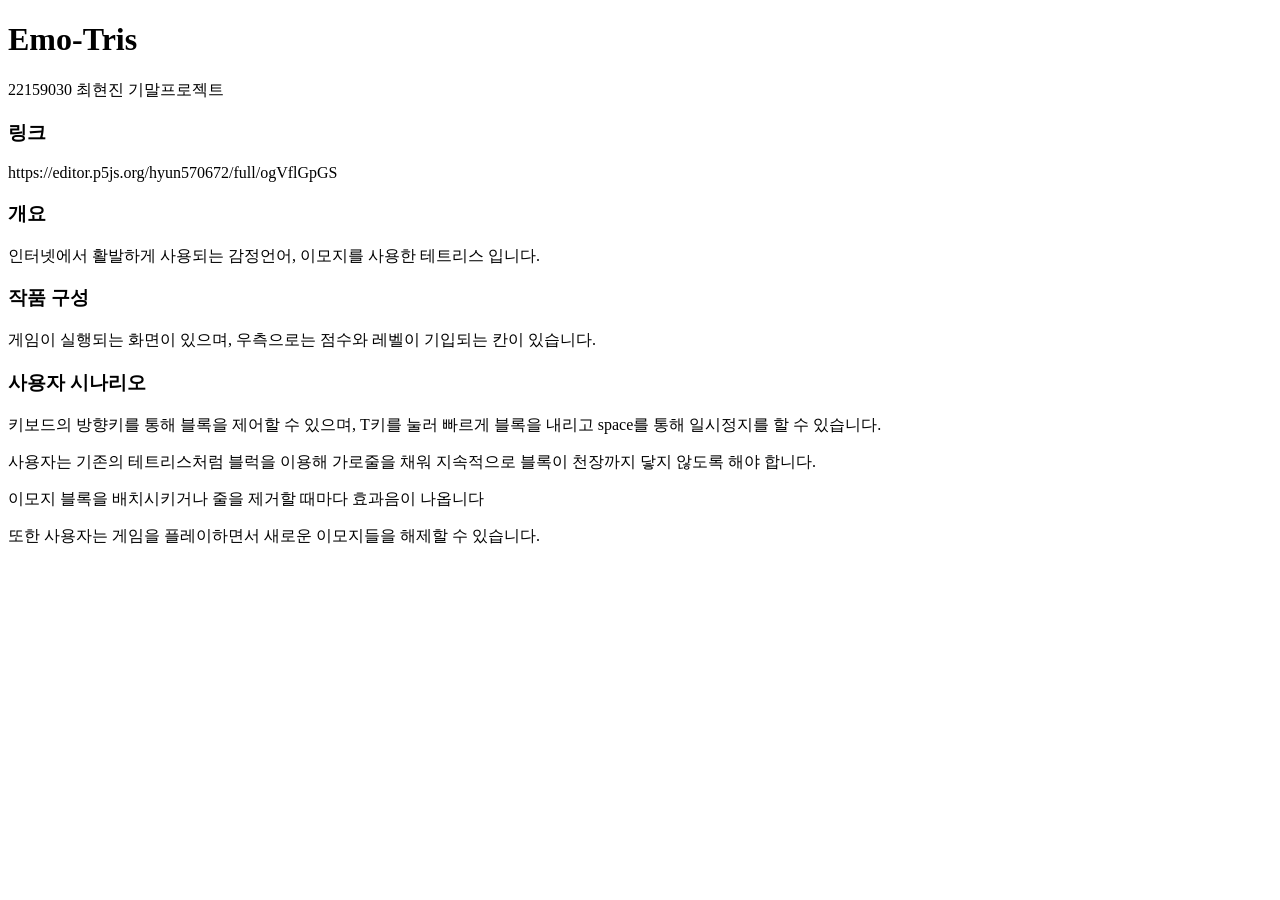
==== index.html @ ec1bdc53 "Add files via upload" ====
<!DOCTYPE html>
<html>
    <head>
        <title>최현진 기말 프로젝트</title>
    </head>

    <body>
        <h1>Emo-Tris</h1>
        <p>22159030 최현진 기말프로젝트</p>

        <h3>링크</h3>
        <p>https://editor.p5js.org/hyun570672/full/ogVflGpGS</p>

        <h3>개요</h3>
        <p>인터넷에서 활발하게 사용되는 감정언어, 이모지를 사용한 테트리스 입니다.</p>

        <h3>작품 구성</h3>
        <p>게임이 실행되는 화면이 있으며, 우측으로는 점수와 레벨이 기입되는 칸이 있습니다.</p>

        <h3>사용자 시나리오</h3>
        <p>키보드의 방향키를 통해 블록을 제어할 수 있으며, T키를 눌러 빠르게 블록을 내리고 space를 통해 일시정지를 할 수 있습니다.</p>
        <p>사용자는 기존의 테트리스처럼 블럭을 이용해 가로줄을 채워 지속적으로 블록이 천장까지 닿지 않도록 해야 합니다.</p>
        <p>이모지 블록을 배치시키거나 줄을 제거할 때마다 효과음이 나옵니다</p>
        <p>또한 사용자는 게임을 플레이하면서 새로운 이모지들을 해제할 수 있습니다.</p>

    
    </body>
</html>
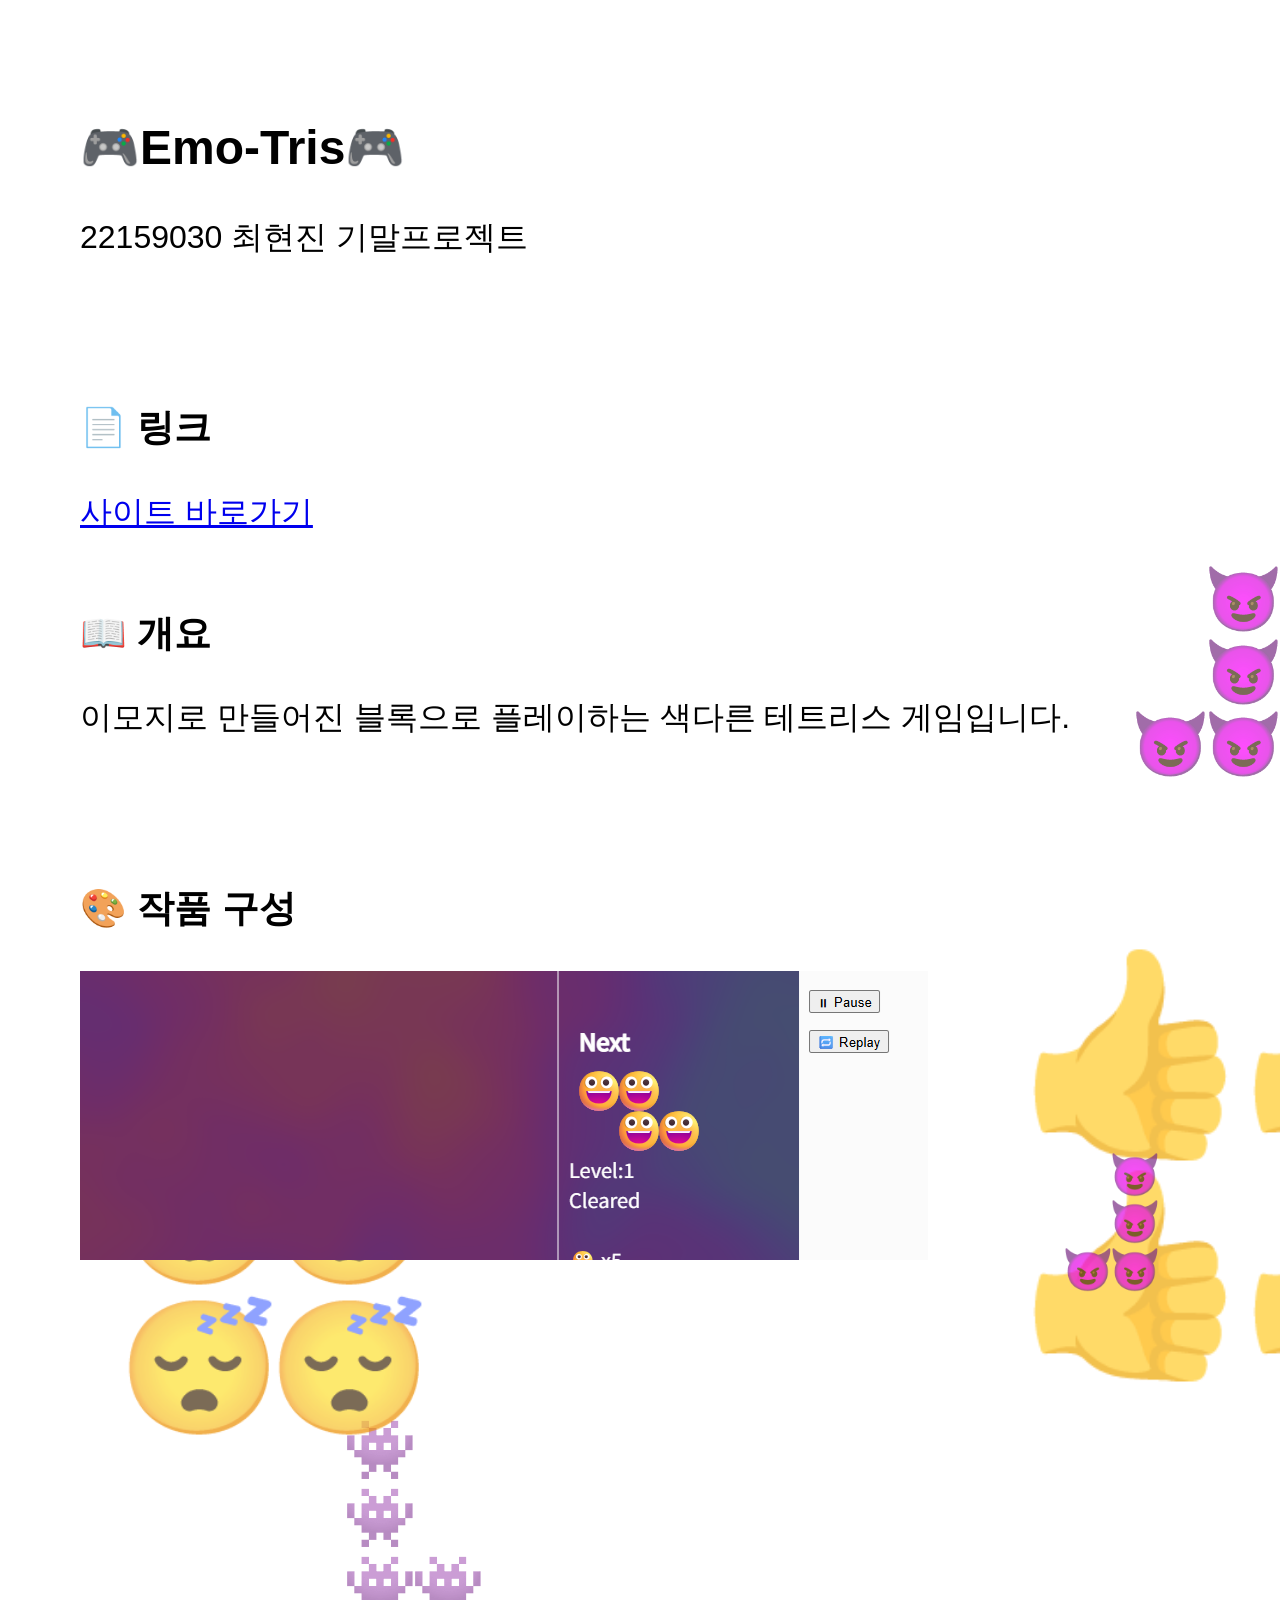
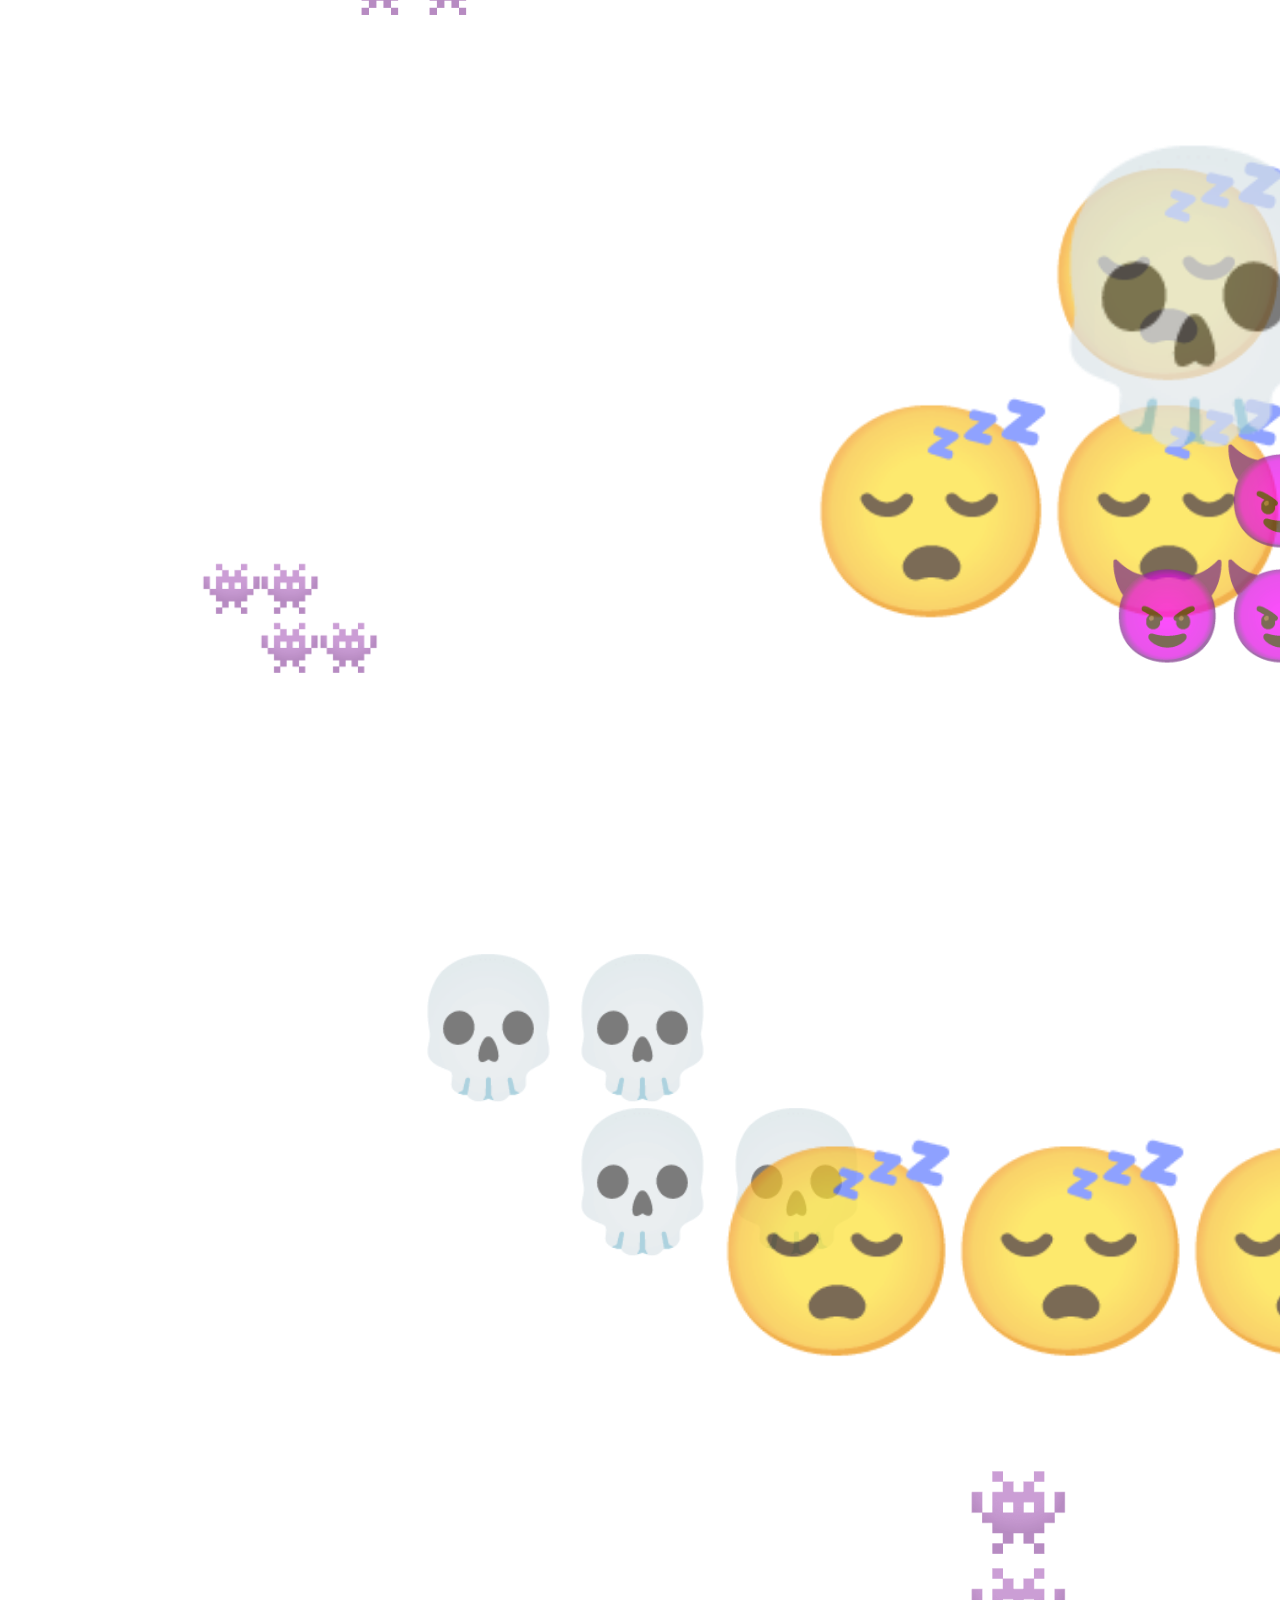
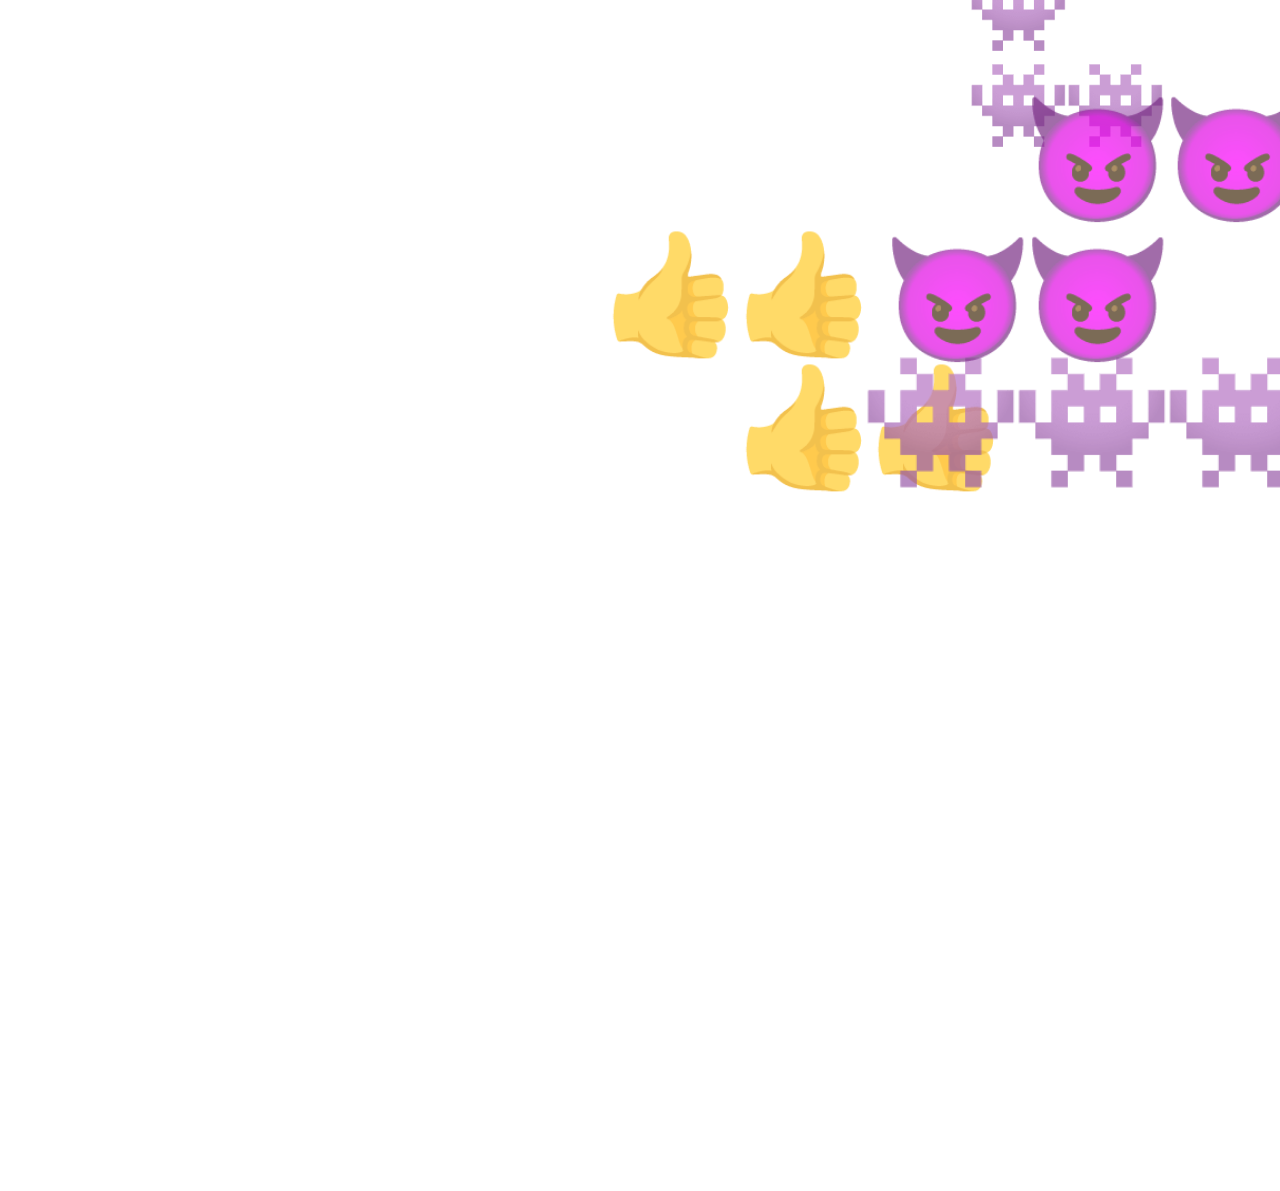
==== commit ad9c7124: "new update" ====
--- a/index.html
+++ b/index.html
@@ -1,28 +1,106 @@
 <!DOCTYPE html>
 <html>
     <head>
+        <meta charset = "UTF-8">
+        <meta name="viewport" content = "width = device-width, initial-scale=1.0" />
+        <link rel="stylesheet" href="/Final term/style.css">
+
         <title>최현진 기말 프로젝트</title>
     </head>
 
     <body>
-        <h1>Emo-Tris</h1>
-        <p>22159030 최현진 기말프로젝트</p>
+        <div id="emoji-layer"></div>
 
-        <h3>링크</h3>
-        <p>https://editor.p5js.org/hyun570672/full/ogVflGpGS</p>
+        <main>
+            <section class="slide"> 
+                <h1>🎮Emo-Tris🎮</h1>
+                <p>22159030 최현진 기말프로젝트</p>
 
-        <h3>개요</h3>
-        <p>인터넷에서 활발하게 사용되는 감정언어, 이모지를 사용한 테트리스 입니다.</p>
+                <br>
+                <br> 
 
-        <h3>작품 구성</h3>
-        <p>게임이 실행되는 화면이 있으며, 우측으로는 점수와 레벨이 기입되는 칸이 있습니다.</p>
+                <h3>📄 링크</h3>
+                <a href = "https://editor.p5js.org/PenguinMan/sketches/Cdqn5eD3u"> 사이트 바로가기 </a>
+                
+                <br>
+                <br> 
 
-        <h3>사용자 시나리오</h3>
-        <p>키보드의 방향키를 통해 블록을 제어할 수 있으며, T키를 눌러 빠르게 블록을 내리고 space를 통해 일시정지를 할 수 있습니다.</p>
-        <p>사용자는 기존의 테트리스처럼 블럭을 이용해 가로줄을 채워 지속적으로 블록이 천장까지 닿지 않도록 해야 합니다.</p>
-        <p>이모지 블록을 배치시키거나 줄을 제거할 때마다 효과음이 나옵니다</p>
-        <p>또한 사용자는 게임을 플레이하면서 새로운 이모지들을 해제할 수 있습니다.</p>
+                <h3>📖 개요</h3>
+                <p>이모지로 만들어진 블록으로 플레이하는 색다른 테트리스 게임입니다.</p>
 
+                <br>
+                <br> 
+
+
+                <h3>🎨 작품 구성</h3>
+                <img src="/Final term/images/Emotris_screenshot.png" alt="Emo-Tris 게임 스크린샷">
+                <p>좌측에는 게임 실행 화면, 우측에는 점수 칸이 있습니다.</p>
+                <p>점수 칸에는 다음 블록, 현재 레벨, 획득 이모지 종류와 수가 적혀있습니다.</p>
+                <p>그 우측에는 일시정지 버튼, 재시작 버튼이 있습니다.</p>
+
+                <br>
+                <br> 
+                
+                <h3>🎯 사용자 시나리오</h3>
+                <P>키 조작</P>
+                <table>
+                    <thread>
+                        <tr>
+                            <th>키</th>
+                            <th>기능</th>
+                        </tr>
+                    </thread>
+                    <tbody>
+                        <tr>
+                            <td>방향키</td>
+                            <td>블록 이동 (윗방향 제외)</td>
+                        </tr>
+                        <tr>
+                            <td>T</td>
+                            <td>바로 내리기</td>
+                        </tr>
+                        <tr>
+                            <td>스페이스바</td>
+                            <td> 일시정지</td>
+                        </tr>
+                    </tbody>
+                </table>
+
+                <br>
+
+                <p>게임 플레이 방식은 기존 테트리스와 동일, 블록을 사용해 줄을 채워 제거하여 천장에 닿지 않게 해야 합니다.</p>
+                <p>일정량의 줄을 제거할 경우, 새로운 이모지를 획득하며 해당 이모지로 만들어진 블록을 볼 수 있습니다.</p>
+                <p>블록을 배치하거나 줄을 제거할 때마다 효과음이 나타나며, 이모지를 획득할 때 마다 정해진 효과음 중 무작위의 효과음이 플레이됩니다.</p>
+
+                <br>
+                <br>
+
+                <h3>💻 향후 추가 컨텐츠</h3>
+                <p>이모지별로 획득시 나타나는 개별적인 효과음</p>
+                <p>이벤트성으로 나오는 특이한 모양의 블록 기능</p>
+                <p>스마트폰을 연상시키는 테두리 디자인</p>
+                <p>실제 SNS에서 가져온 영상 보여주기</p>
+                
+
+                <br>
+                <br>
+
+                <h3>❤️ 느낀 점</h3>
+                <p>실제로 다뤄본 적은 없었던 p5.js에 대해 배워볼 수 있는 좋은 기회였습니다.</p>
+                <p>또한 이번 수업을 통해 미디어, 생성형 아트에 대해 더 관심을 갖게 되어 찾아보게 되는 계기가 되었습니다.</p>
+
+                <br>
+                <br>
+
+                <h3>📑 참고 & 첨부 자료</h3>
+                <p><a href="https://youtube.com/playlist?list=PLU1XJPGbHaCWP10fTxVtgIUsw7XP0uVbc&si=JedAmkb92KTK5lTo">p5.js 테트리스 튜토리얼</a></p>
+                <a href="https://youtu.be/3kWZhZiJTXw?si=iEWAXcmu8A_Mx8w7">8-Bit March(배경음악)</a>
+                <p>유튜브(각종 효과음) </p>
+                
+            </section>
+        </main>
+
+        <script src="/Final term/tetris.js"></script>
     
     </body>
 </html>
--- a/Final term/style.css
+++ b/Final term/style.css
@@ -0,0 +1,54 @@
+body, html {
+  margin: 0;
+  padding: 0;
+  padding-bottom: 200px; 
+  overflow-x: hidden;
+  font-family: 'Pretendard', sans-serif;
+}
+
+.background-container {
+  position: absolute;
+  top: 0;
+  left: 0;
+  width: 100%;
+  height: 100%;
+  z-index: -1;
+  pointer-events: none;
+}
+
+#emoji-layer {
+  position: fixed;
+  top: 0;
+  left: 0;
+  width: 100%;
+  height: 100%; 
+  z-index: -1;
+  pointer-events: none;
+  overflow: visible;
+}
+
+.emoji-block {
+  position: absolute;
+  transform: translateY(0px);
+  opacity: 0.7;
+}
+
+.emoji {
+  position: absolute;
+  font-size: 2rem;
+}
+
+@keyframes fall {
+  0% {
+    transform: translateY(-100px);
+  }
+  100% {
+    transform: translateY(120vh);
+  }
+}
+
+.slide {
+  height: 100vh;
+  padding: 5rem;
+  font-size: 2rem;
+}
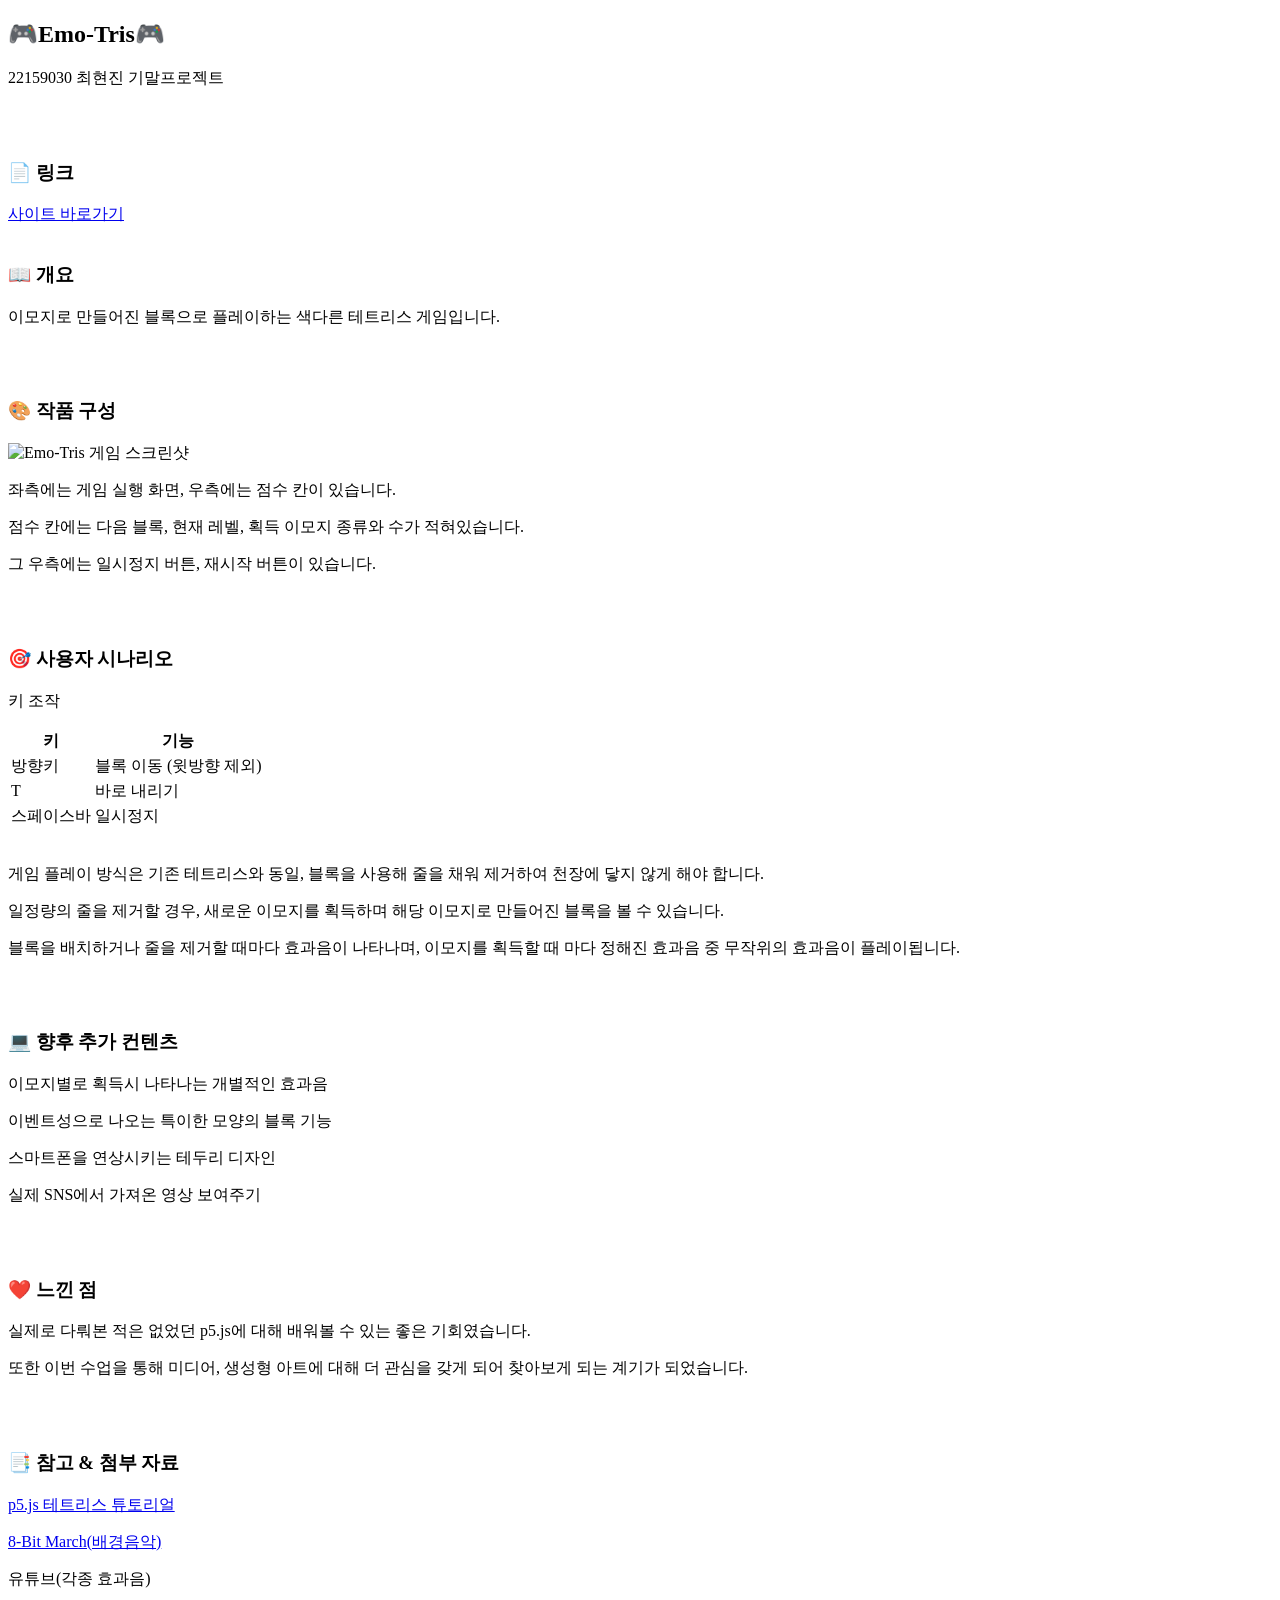
==== commit 840ce28e: "Update index.html" ====
--- a/index.html
+++ b/index.html
@@ -3,7 +3,7 @@
     <head>
         <meta charset = "UTF-8">
         <meta name="viewport" content = "width = device-width, initial-scale=1.0" />
-        <link rel="stylesheet" href="/Final term/style.css">
+        <link rel="stylesheet" href="style.css">
 
         <title>최현진 기말 프로젝트</title>
     </head>
@@ -33,7 +33,7 @@
 
 
                 <h3>🎨 작품 구성</h3>
-                <img src="/Final term/images/Emotris_screenshot.png" alt="Emo-Tris 게임 스크린샷">
+                <img src="images/Emotris_screenshot.png" alt="Emo-Tris 게임 스크린샷">
                 <p>좌측에는 게임 실행 화면, 우측에는 점수 칸이 있습니다.</p>
                 <p>점수 칸에는 다음 블록, 현재 레벨, 획득 이모지 종류와 수가 적혀있습니다.</p>
                 <p>그 우측에는 일시정지 버튼, 재시작 버튼이 있습니다.</p>
@@ -100,7 +100,7 @@
             </section>
         </main>
 
-        <script src="/Final term/tetris.js"></script>
+        <script src="tetris.js"></script>
     
     </body>
-</html>+</html>
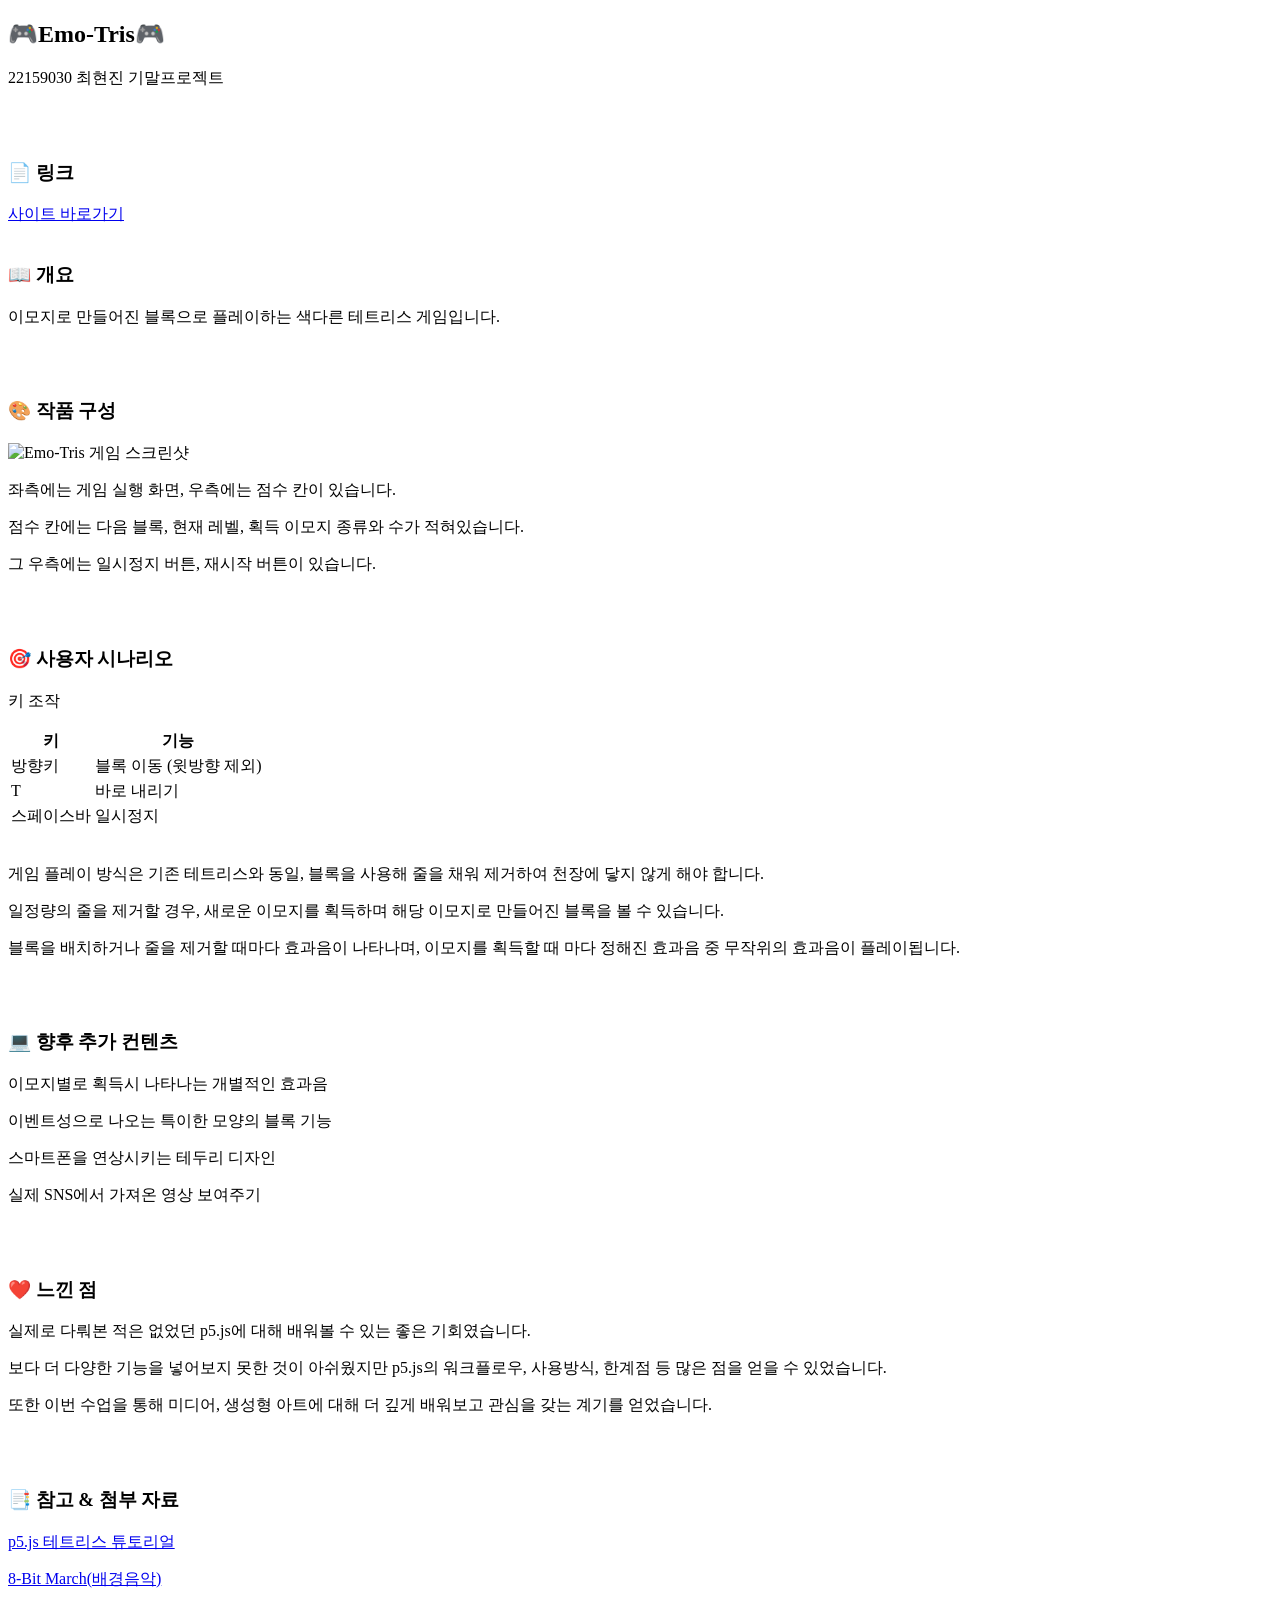
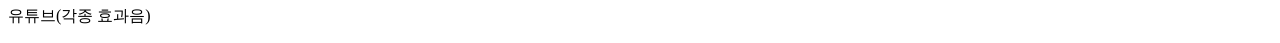
==== commit a496e052: "Update index.html" ====
--- a/index.html
+++ b/index.html
@@ -87,7 +87,8 @@
 
                 <h3>❤️ 느낀 점</h3>
                 <p>실제로 다뤄본 적은 없었던 p5.js에 대해 배워볼 수 있는 좋은 기회였습니다.</p>
-                <p>또한 이번 수업을 통해 미디어, 생성형 아트에 대해 더 관심을 갖게 되어 찾아보게 되는 계기가 되었습니다.</p>
+                <p>보다 더 다양한 기능을 넣어보지 못한 것이 아쉬웠지만 p5.js의 워크플로우, 사용방식, 한계점 등 많은 점을 얻을 수 있었습니다.</p>
+                <p>또한 이번 수업을 통해 미디어, 생성형 아트에 대해 더 깊게 배워보고 관심을 갖는 계기를 얻었습니다.</p>
 
                 <br>
                 <br>
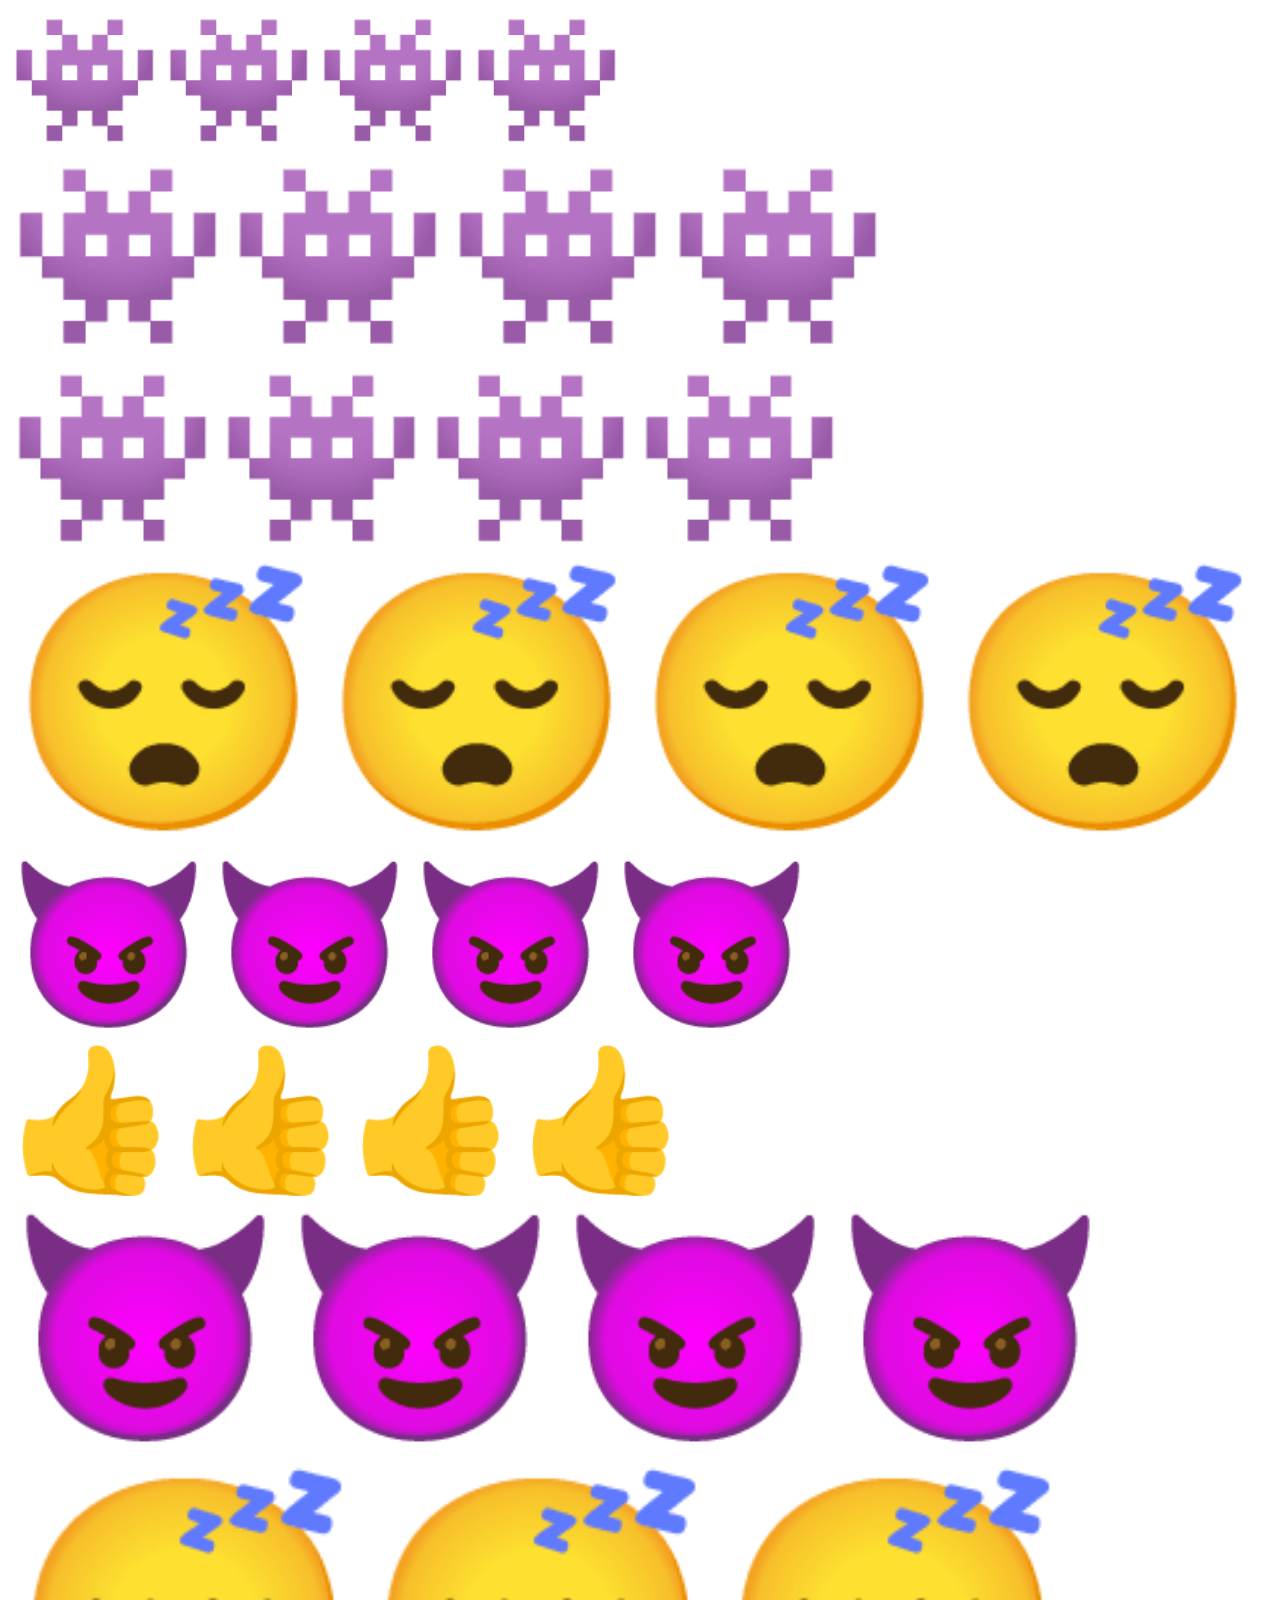
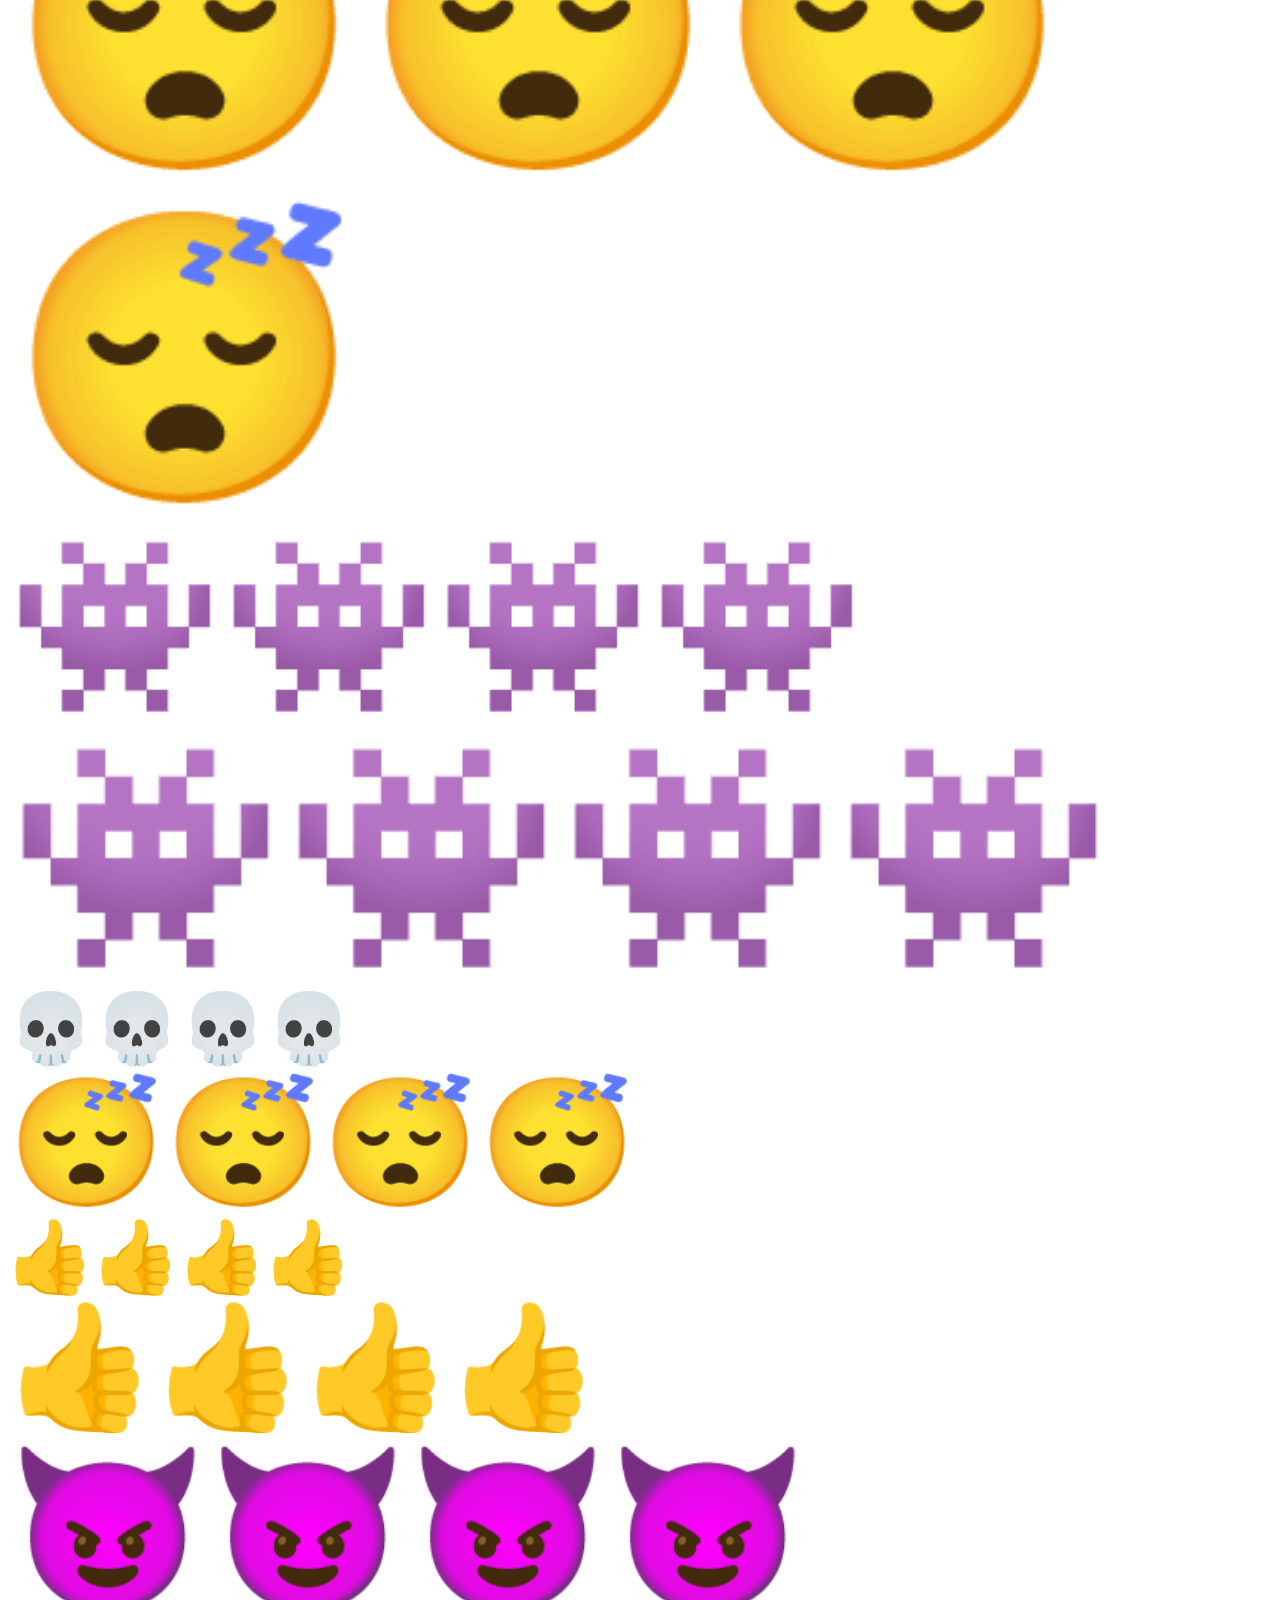
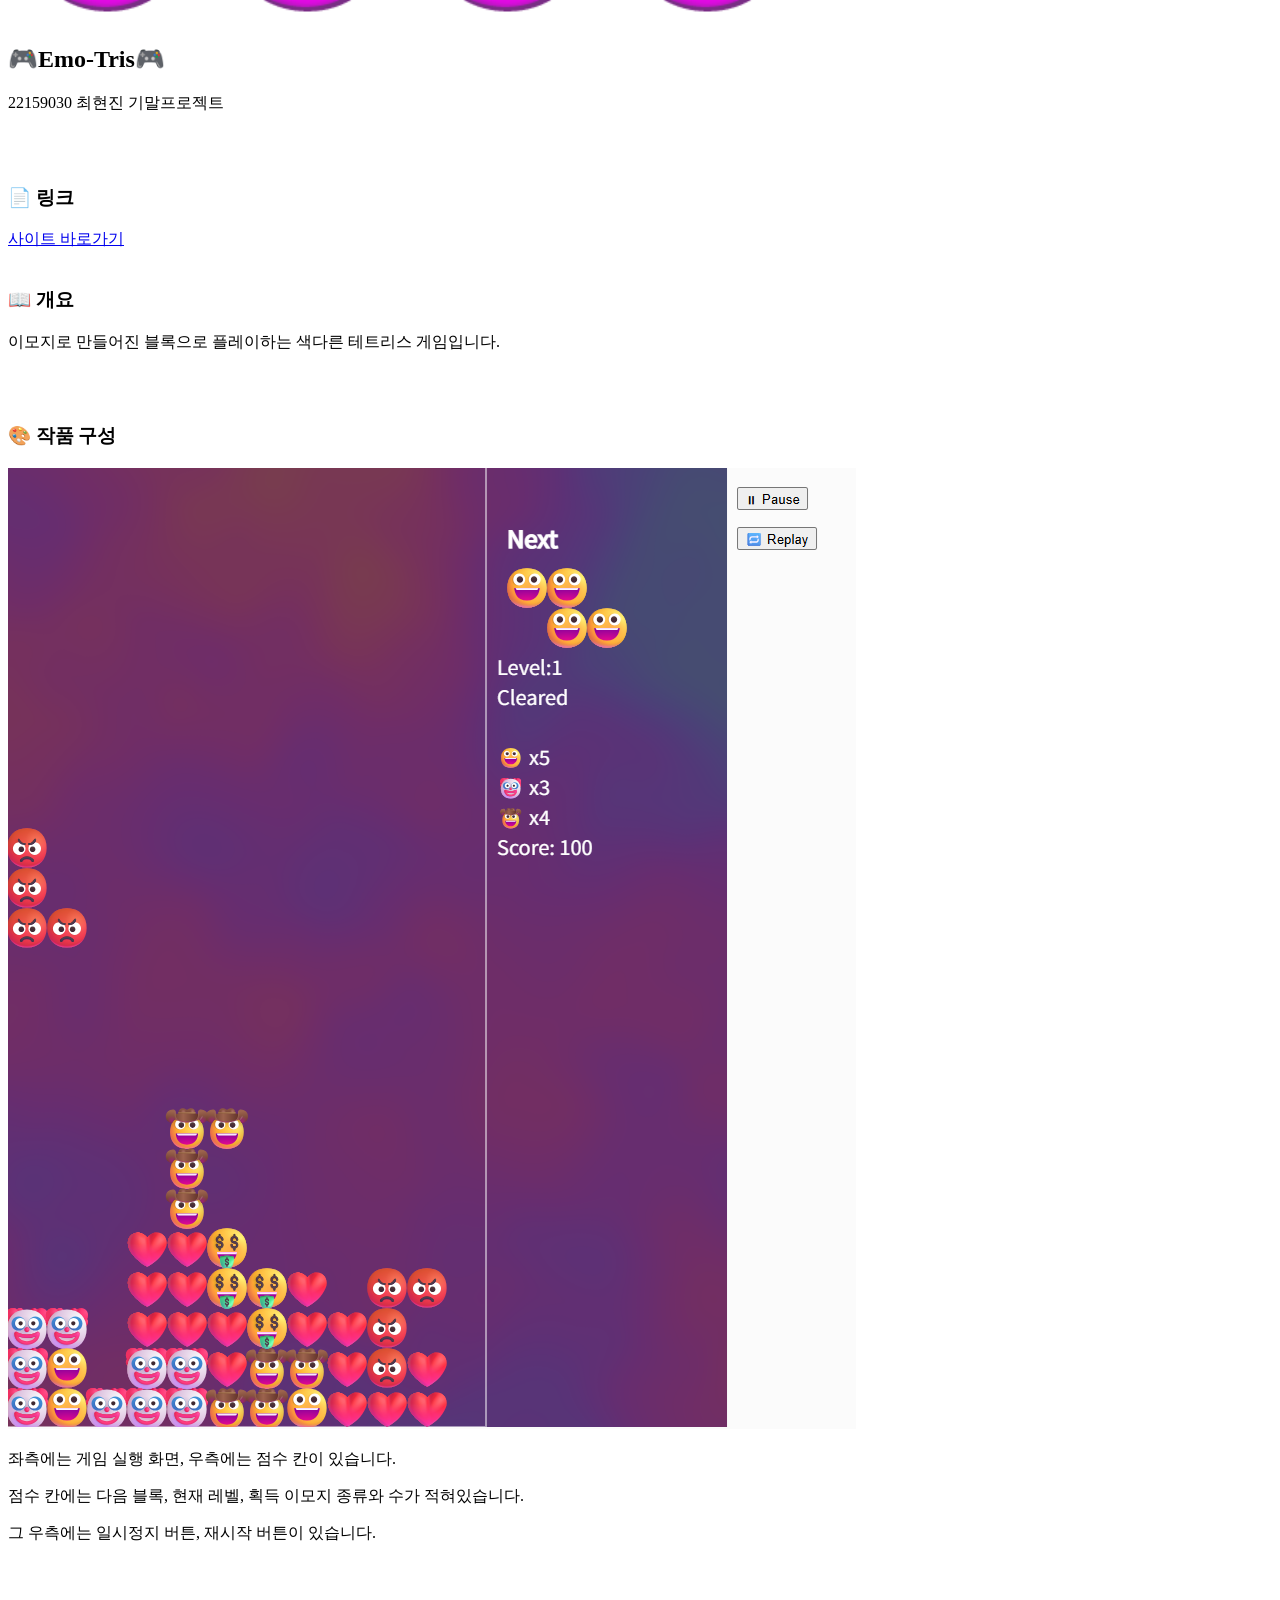
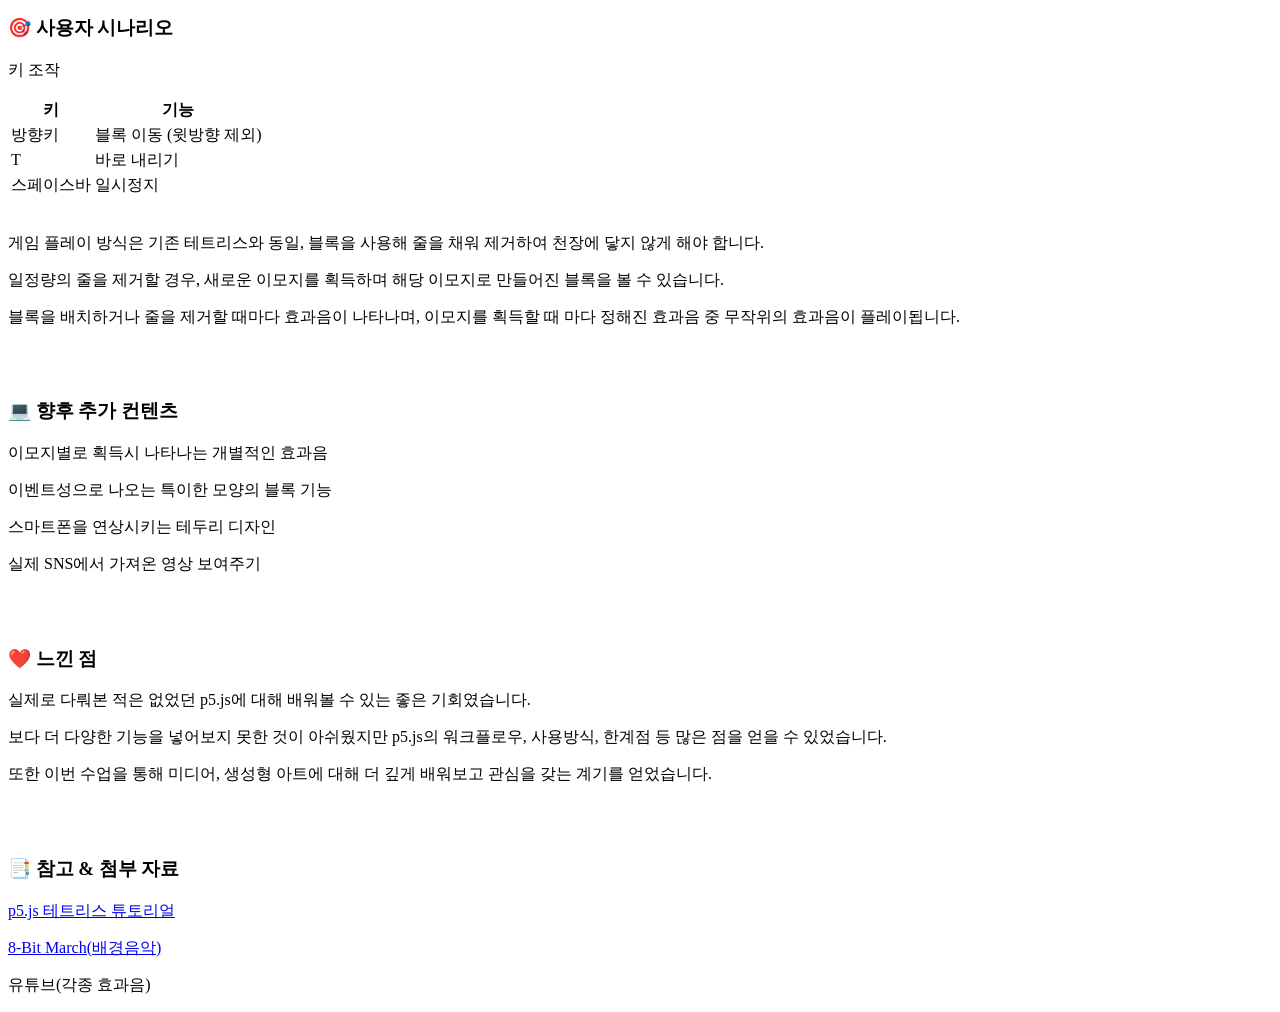
==== commit 795e4fb6: "change refs" ====
--- a/index.html
+++ b/index.html
@@ -3,7 +3,7 @@
     <head>
         <meta charset = "UTF-8">
         <meta name="viewport" content = "width = device-width, initial-scale=1.0" />
-        <link rel="stylesheet" href="style.css">
+        <link rel="stylesheet" href="Final Term/style.css">
 
         <title>최현진 기말 프로젝트</title>
     </head>
@@ -33,7 +33,7 @@
 
 
                 <h3>🎨 작품 구성</h3>
-                <img src="images/Emotris_screenshot.png" alt="Emo-Tris 게임 스크린샷">
+                <img src="Final term/images/Emotris_screenshot.png" alt="Emo-Tris 게임 스크린샷">
                 <p>좌측에는 게임 실행 화면, 우측에는 점수 칸이 있습니다.</p>
                 <p>점수 칸에는 다음 블록, 현재 레벨, 획득 이모지 종류와 수가 적혀있습니다.</p>
                 <p>그 우측에는 일시정지 버튼, 재시작 버튼이 있습니다.</p>
@@ -101,7 +101,7 @@
             </section>
         </main>
 
-        <script src="tetris.js"></script>
+        <script src="Final term/tetris.js"></script>
     
     </body>
 </html>
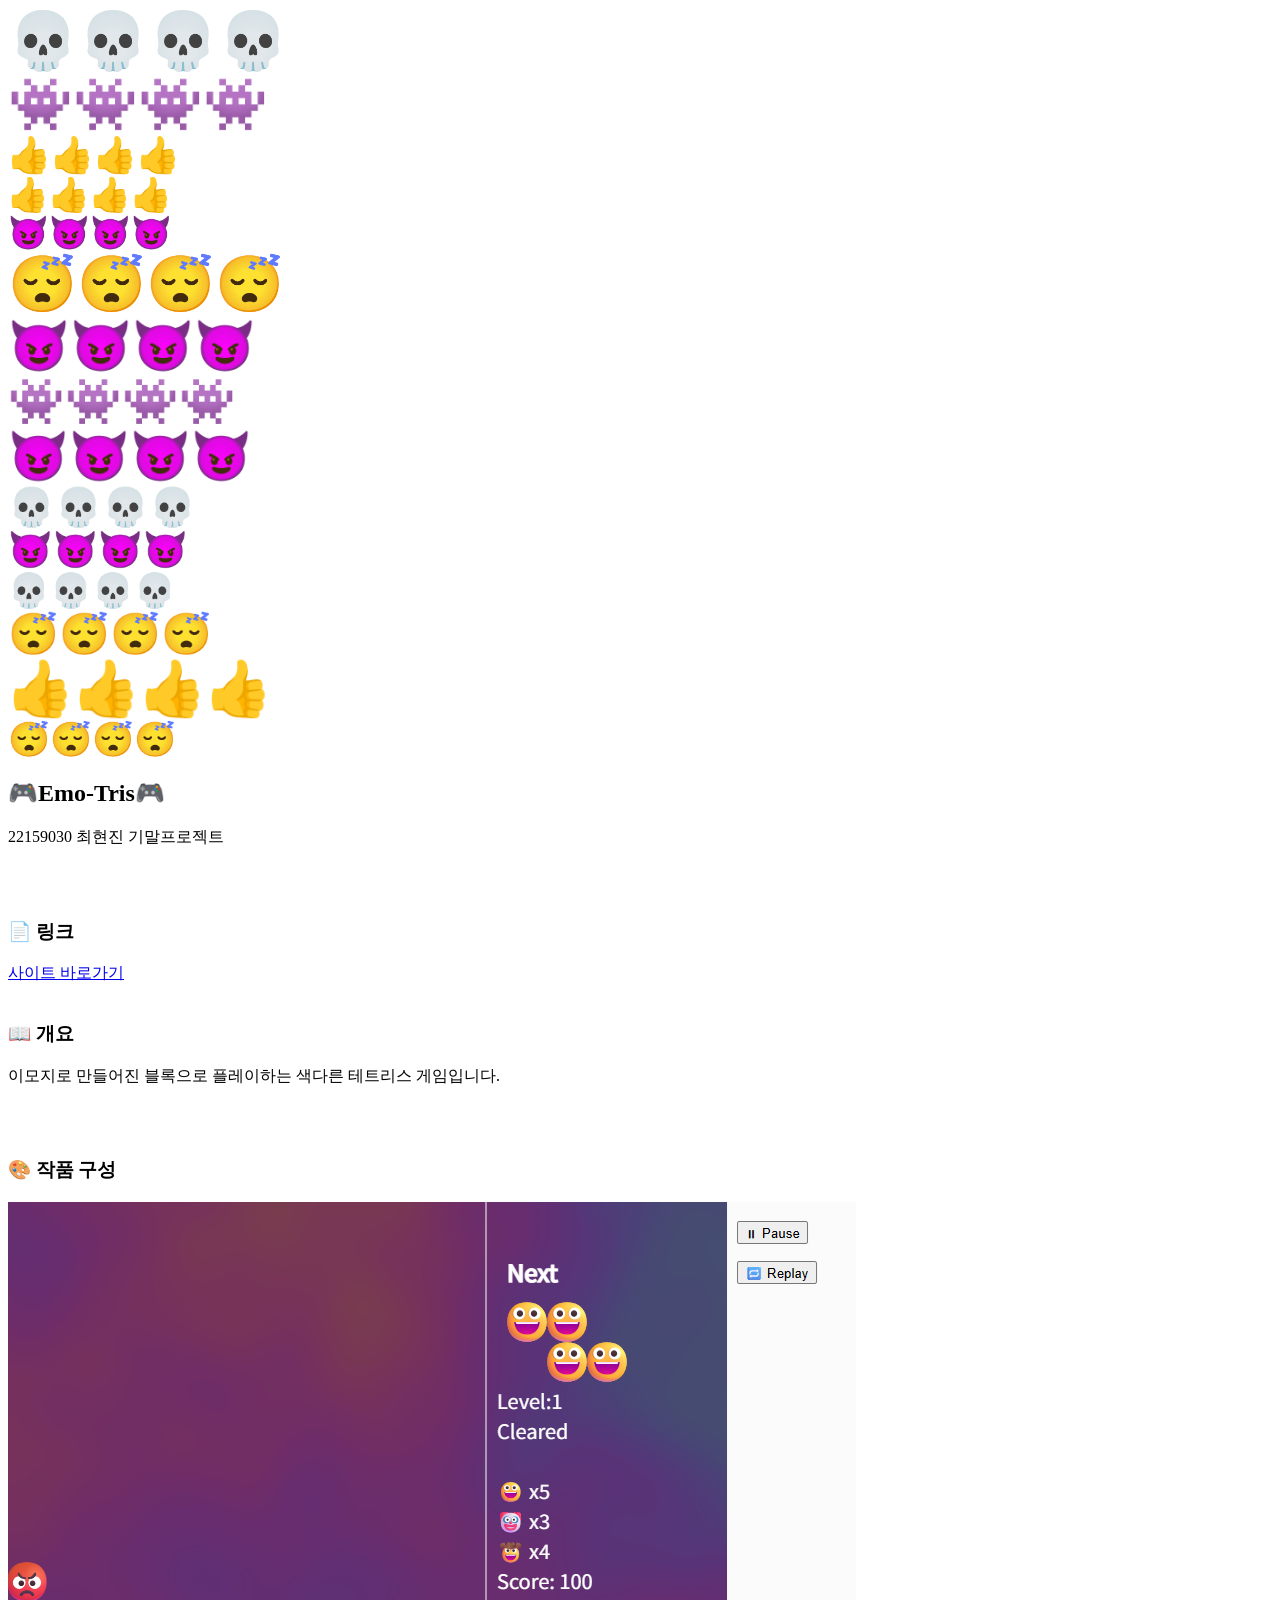
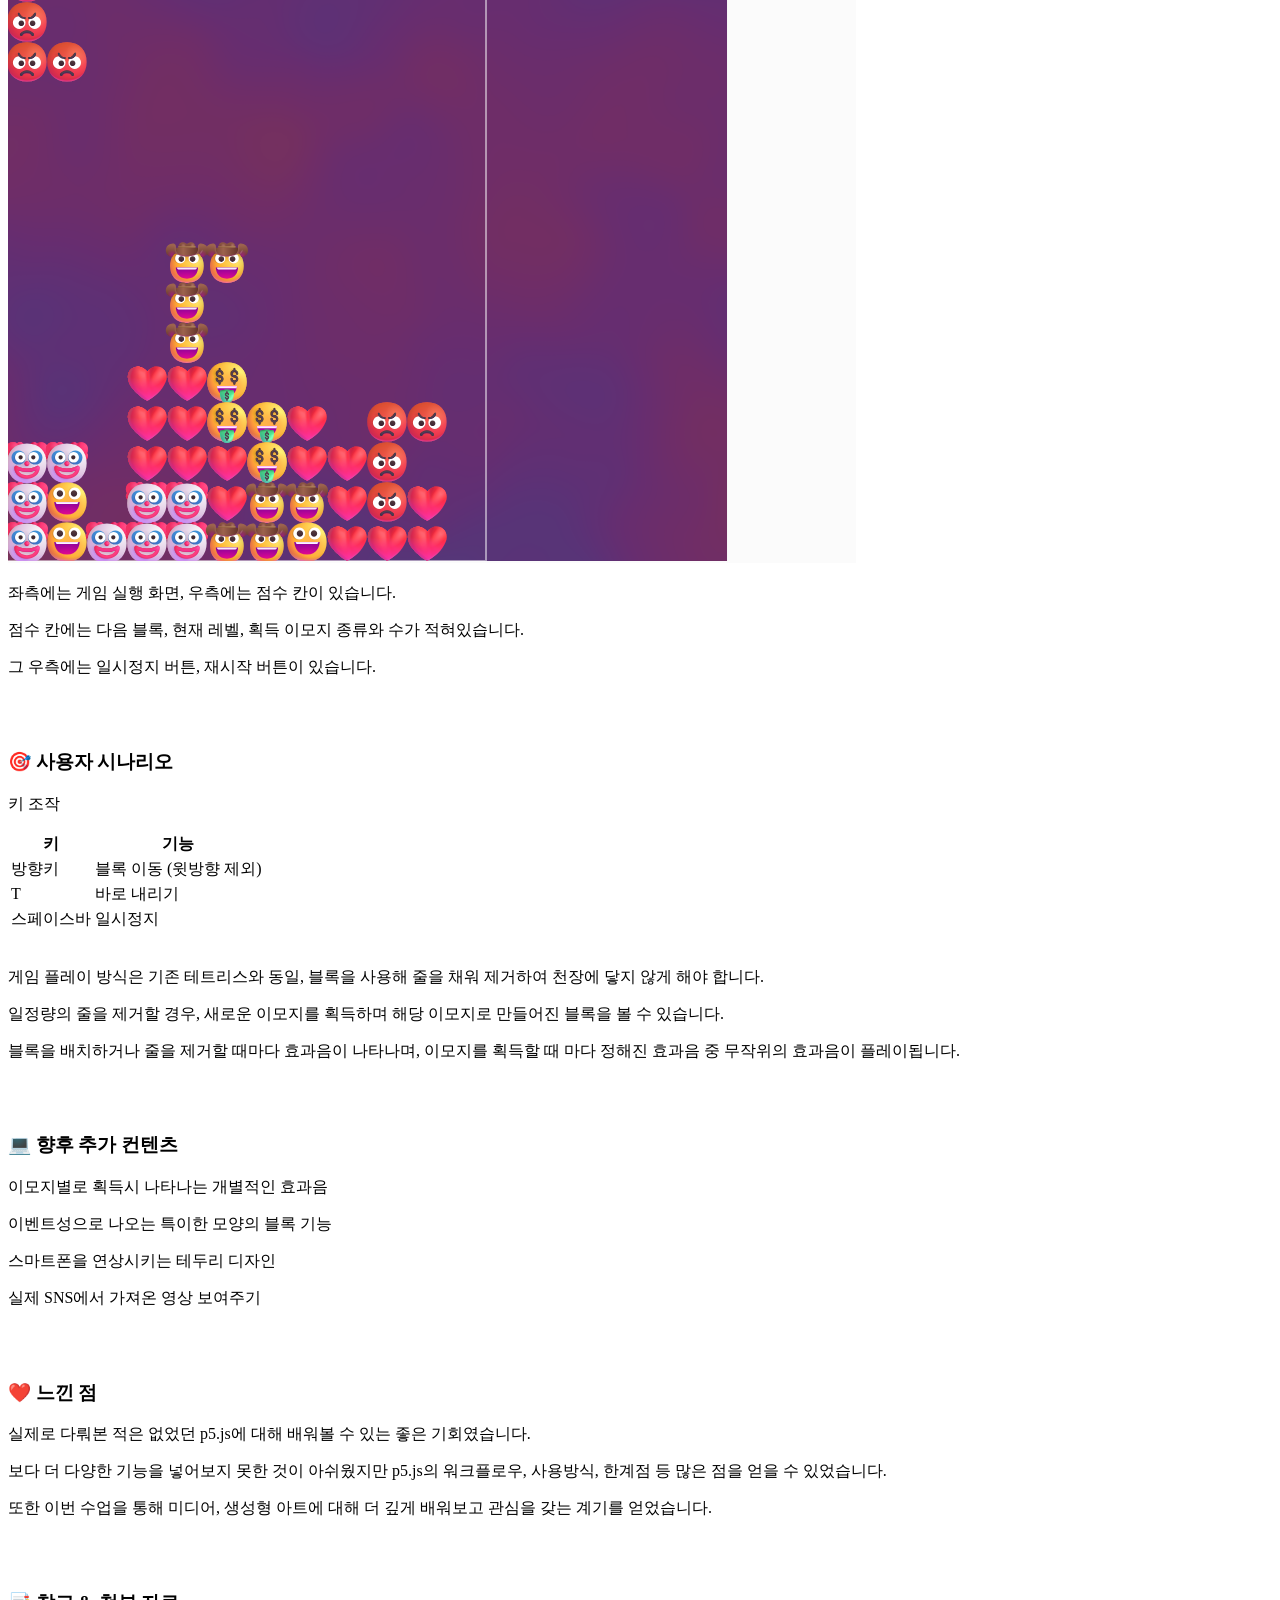
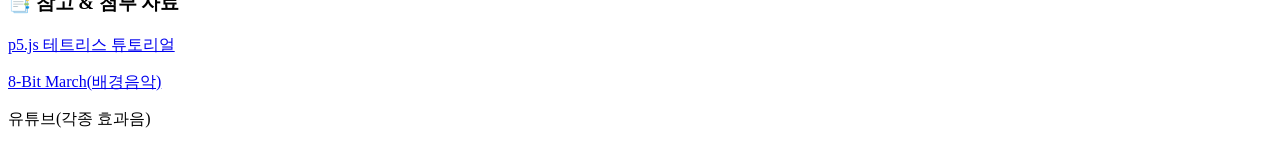
==== commit 283ae1ee: "file name Updated" ====
--- a/index.html
+++ b/index.html
@@ -3,7 +3,7 @@
     <head>
         <meta charset = "UTF-8">
         <meta name="viewport" content = "width = device-width, initial-scale=1.0" />
-        <link rel="stylesheet" href="Final Term/style.css">
+        <link rel="stylesheet" href="Final_Term/style.css">
 
         <title>최현진 기말 프로젝트</title>
     </head>
@@ -101,7 +101,7 @@
             </section>
         </main>
 
-        <script src="Final term/tetris.js"></script>
+        <script src="Final_term/tetris.js"></script>
     
     </body>
-</html>
+</html>
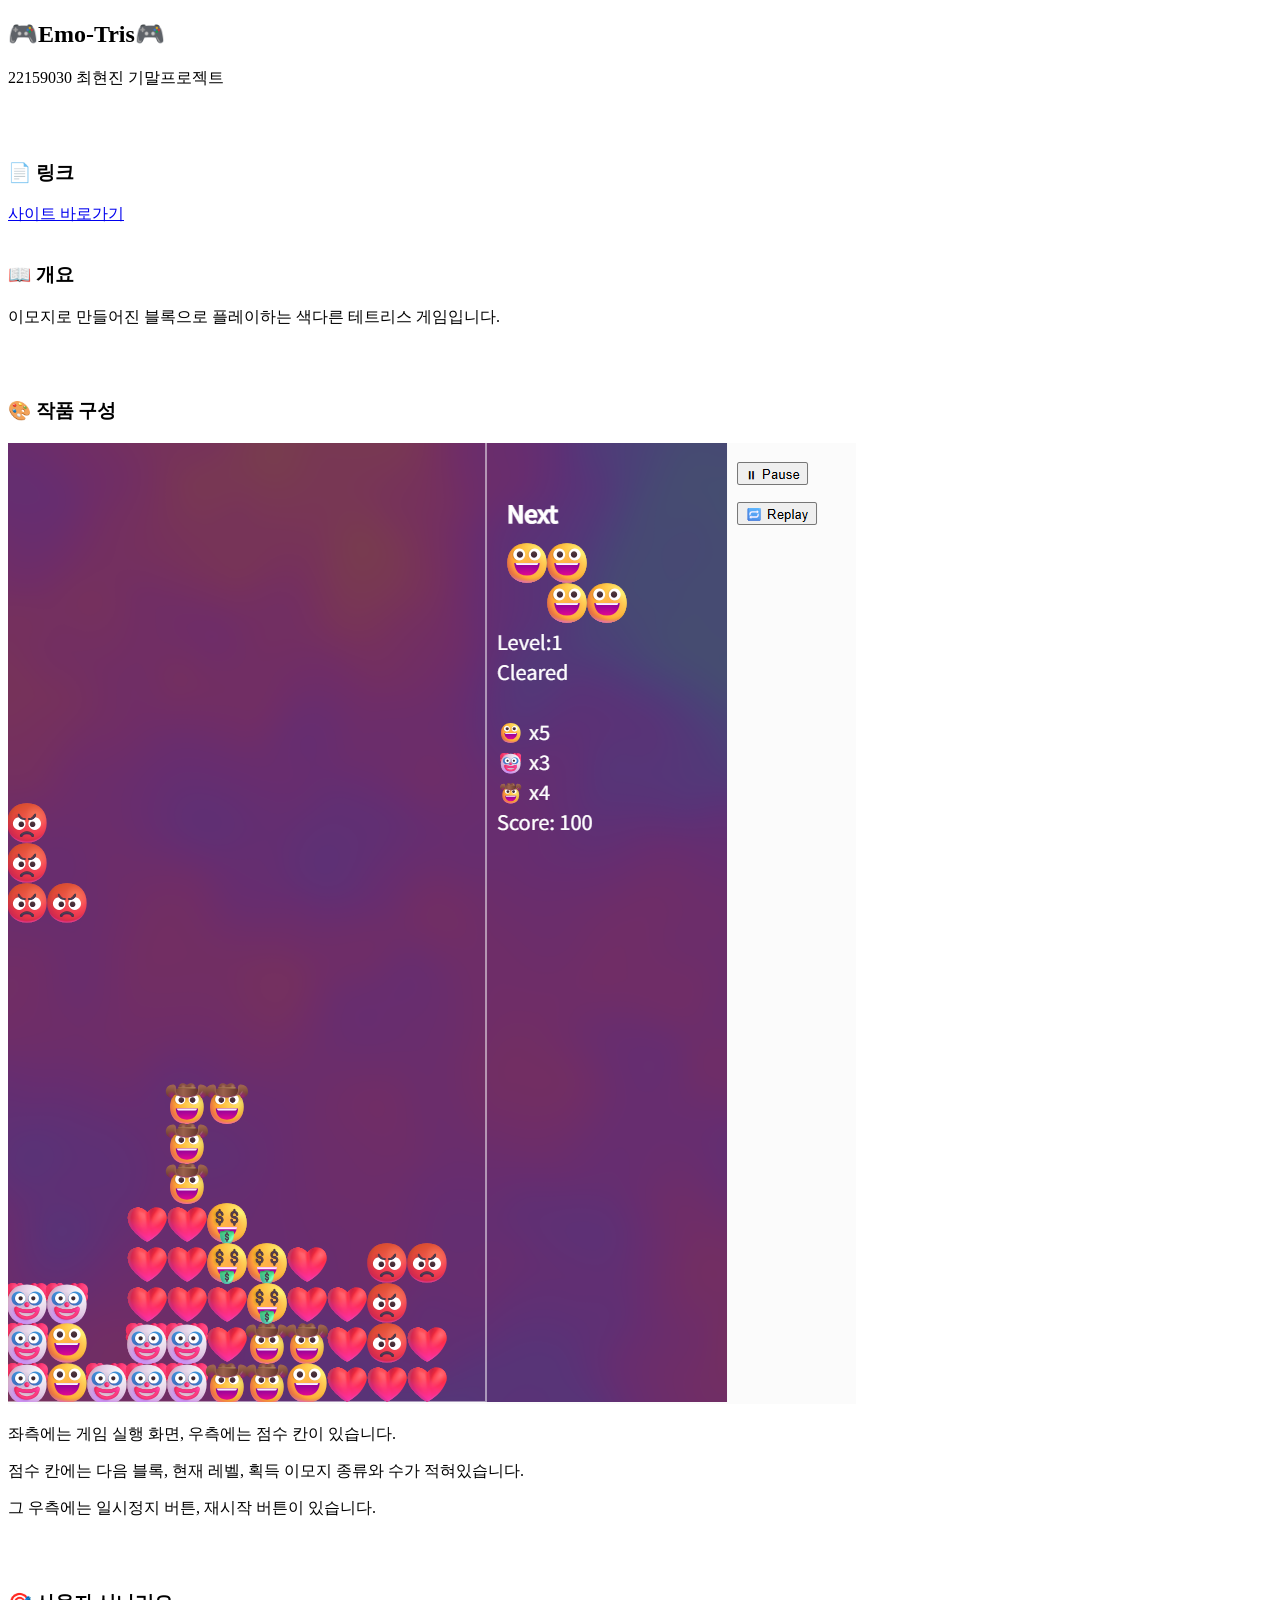
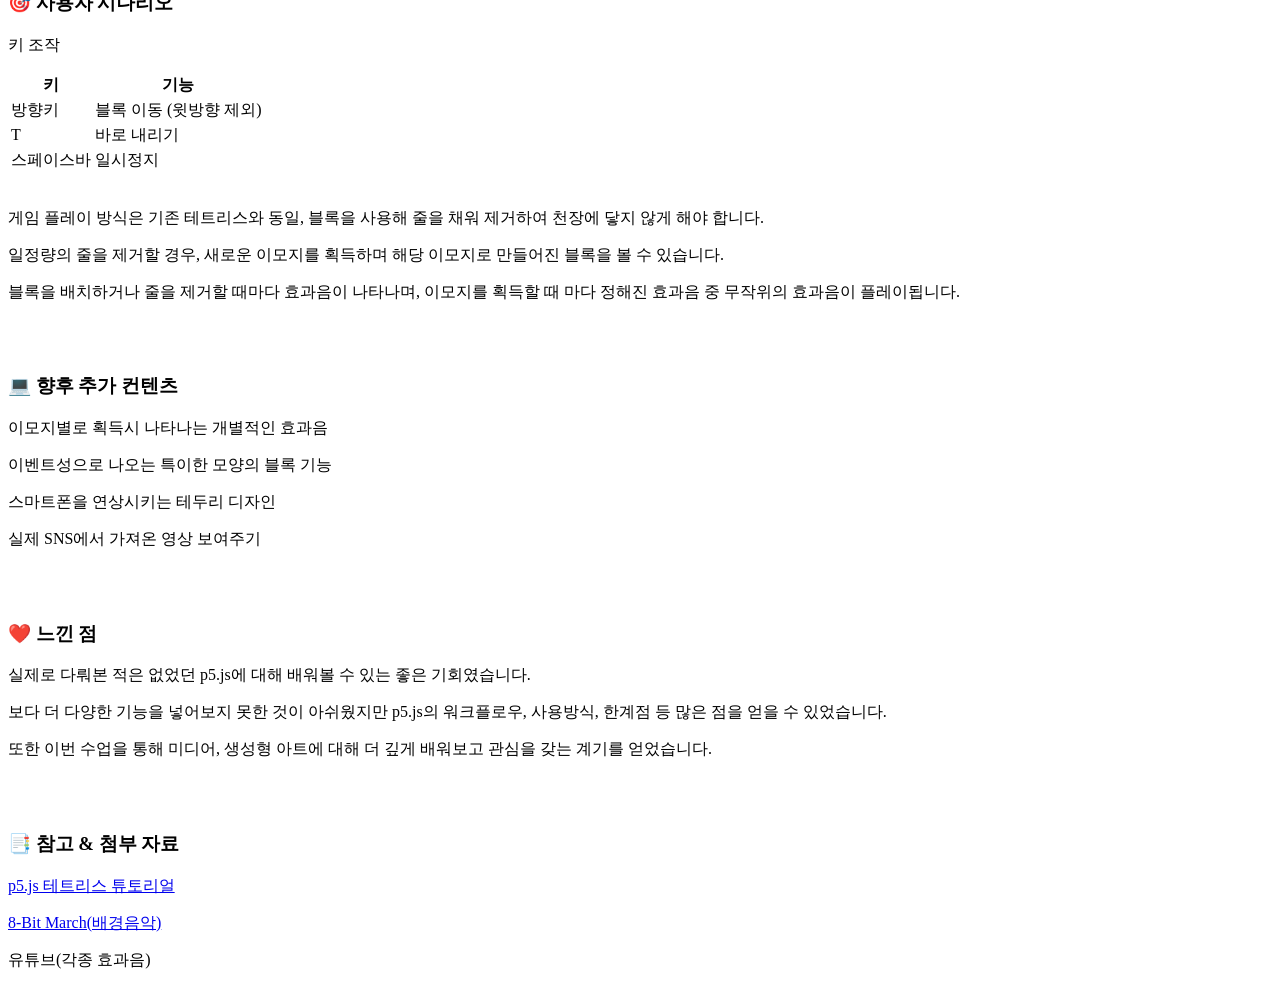
==== commit 57fd0782: "Merge branch 'main' of https://github.com/Penguin0672/coding_final" ====
--- a/index.html
+++ b/index.html
@@ -3,7 +3,7 @@
     <head>
         <meta charset = "UTF-8">
         <meta name="viewport" content = "width = device-width, initial-scale=1.0" />
-        <link rel="stylesheet" href="Final_Term/style.css">
+        <link rel="stylesheet" href="/Final term/style.css">
 
         <title>최현진 기말 프로젝트</title>
     </head>
@@ -101,7 +101,7 @@
             </section>
         </main>
 
-        <script src="Final_term/tetris.js"></script>
+        <script src="/Final term/tetris.js"></script>
     
     </body>
-</html>+</html>
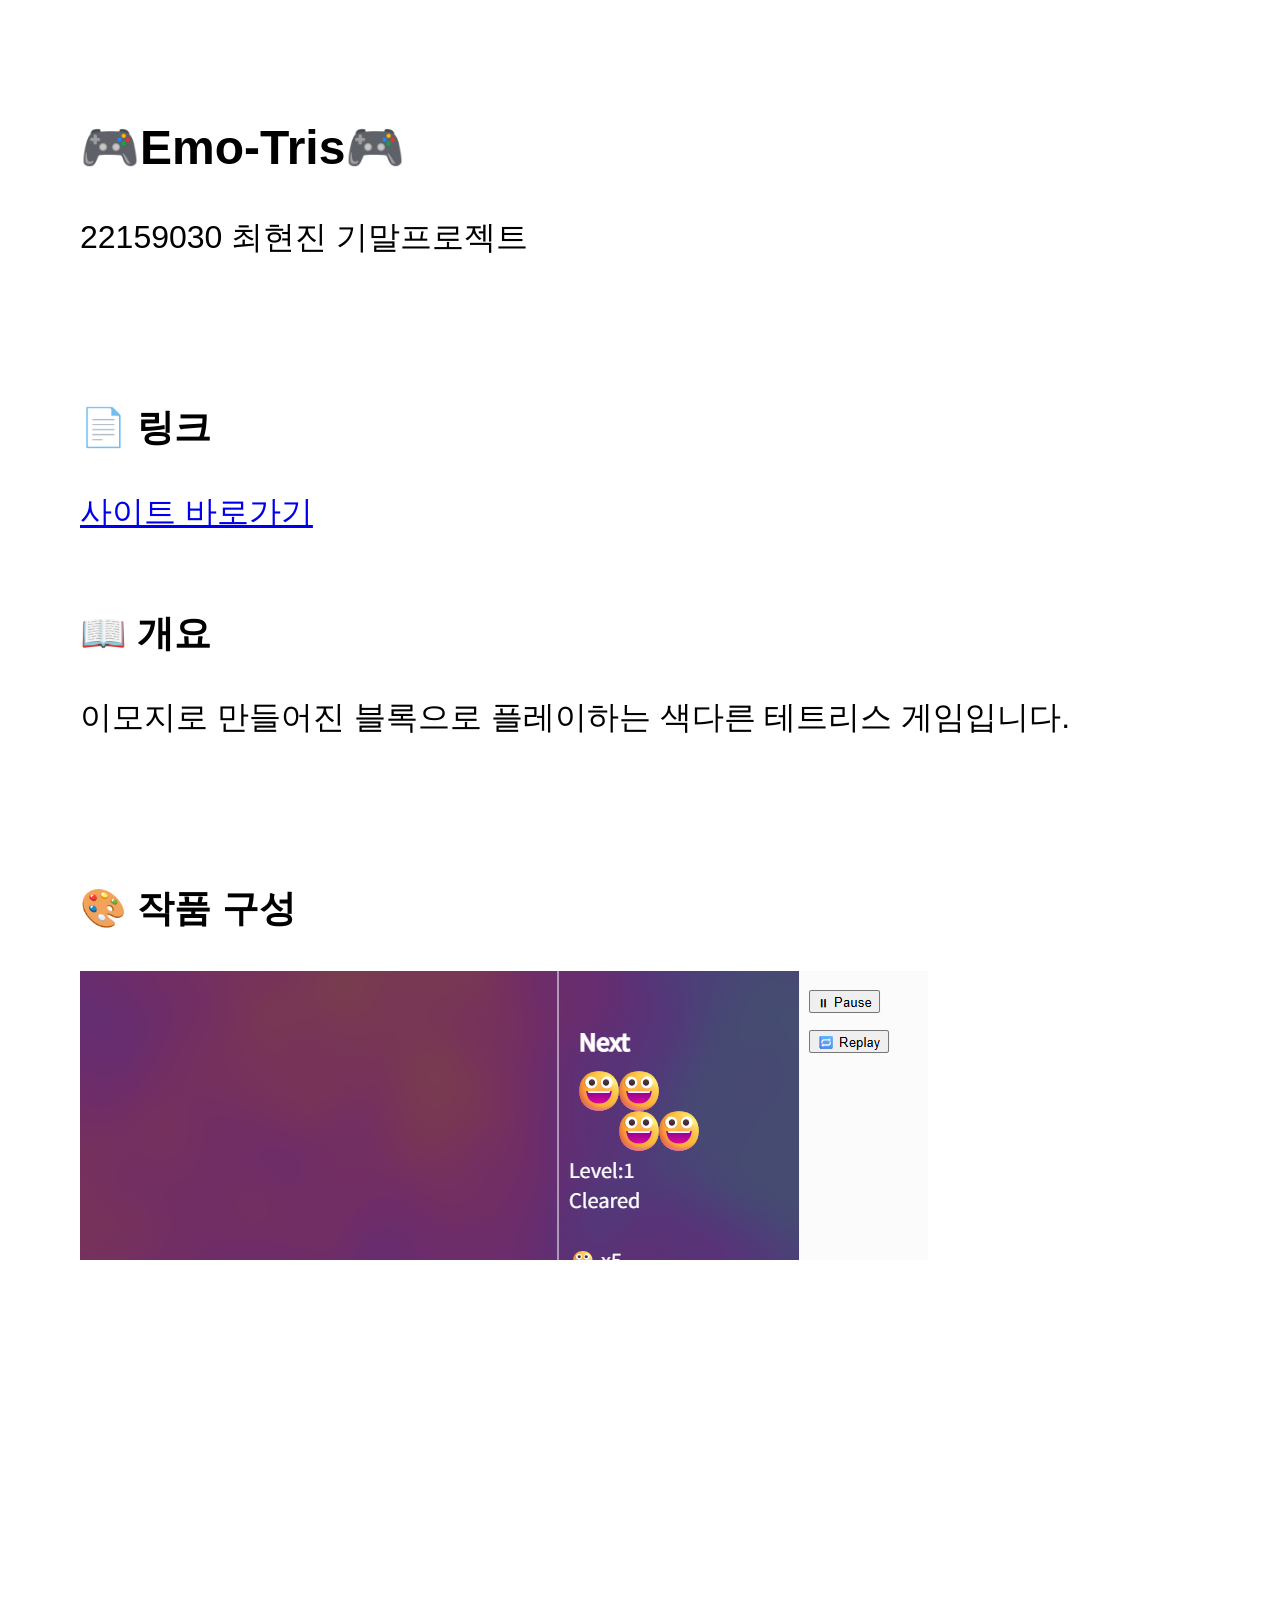
==== commit c82643a9: "ref updates" ====
--- a/index.html
+++ b/index.html
@@ -3,7 +3,7 @@
     <head>
         <meta charset = "UTF-8">
         <meta name="viewport" content = "width = device-width, initial-scale=1.0" />
-        <link rel="stylesheet" href="/Final term/style.css">
+        <link rel="stylesheet" href="/Final_term/style.css">
 
         <title>최현진 기말 프로젝트</title>
     </head>
--- a/Final_term/style.css
+++ b/Final_term/style.css
@@ -0,0 +1,54 @@
+body, html {
+  margin: 0;
+  padding: 0;
+  padding-bottom: 200px; 
+  overflow-x: hidden;
+  font-family: 'Pretendard', sans-serif;
+}
+
+.background-container {
+  position: absolute;
+  top: 0;
+  left: 0;
+  width: 100%;
+  height: 100%;
+  z-index: -1;
+  pointer-events: none;
+}
+
+#emoji-layer {
+  position: fixed;
+  top: 0;
+  left: 0;
+  width: 100%;
+  height: 100%; 
+  z-index: -1;
+  pointer-events: none;
+  overflow: visible;
+}
+
+.emoji-block {
+  position: absolute;
+  transform: translateY(0px);
+  opacity: 0.7;
+}
+
+.emoji {
+  position: absolute;
+  font-size: 2rem;
+}
+
+@keyframes fall {
+  0% {
+    transform: translateY(-100px);
+  }
+  100% {
+    transform: translateY(120vh);
+  }
+}
+
+.slide {
+  height: 100vh;
+  padding: 5rem;
+  font-size: 2rem;
+}
